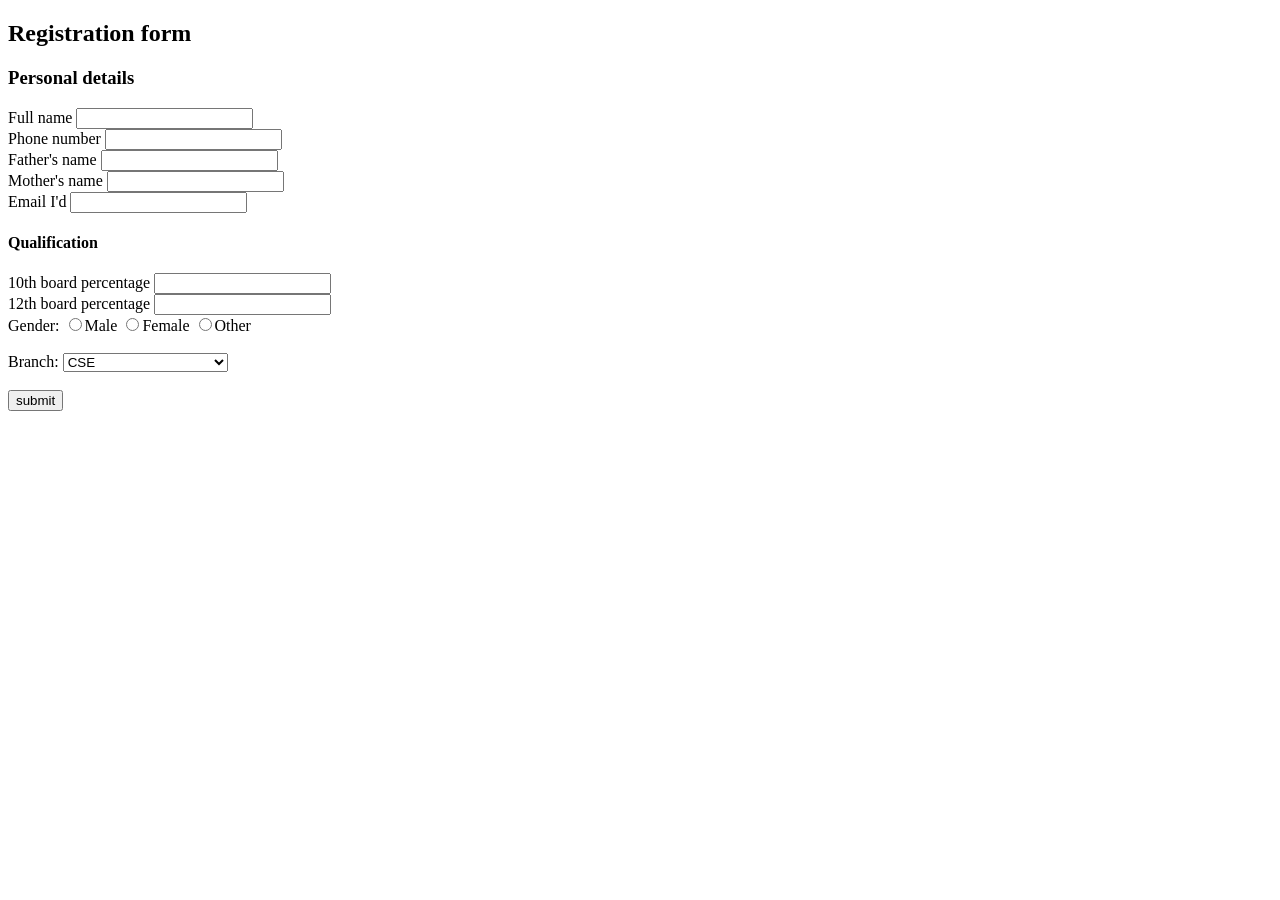
==== index.html @ 48afe741 "Add files via upload" ====
<!DOCTYPE html>
<html>
<head>
</head>
<body>

<h2>Registration form</h2>

<form action="submit.php" method="post">

<h3>Personal details</h3>

<label>Full name</label>
<input type="text" name="Full name" required><br>

<label>Phone number</label>
<input type="text" number="Phone number" required><br>

<label>Father's name</label>
<input type="text" name="Father's name" required><br>

<label>Mother's name</label>
<input type="text" name="Mother's name" required><br>

<label>Email I'd</label>
<input type="text" name="Email I'd" required><br>

<h4>Qualification</h4>

<label>10th board percentage</label>
<input type="text" number="10th board percentage" required><br>

<label>12th board percentage</label>
<input type="text" number="12th board percentage" required><br>

<label>Gender:</label>
<input type="radio" name="Gender" value="Male">Male
<input type="radio" name="Gender" value="Female">Female
<input type="radio" name="Gender" value="Other">Other

<br><br>

<label>Branch:</label>

<select name="Branch">
    <option>CSE</option>
    <option>AIML</option>
    <option>Civil Engineering</option>
    <option>Mechanical Engineering</option>
    <option>None of these</option>
</select>

<br><br>

<button>submit</button>

</form>

</body>
</html>
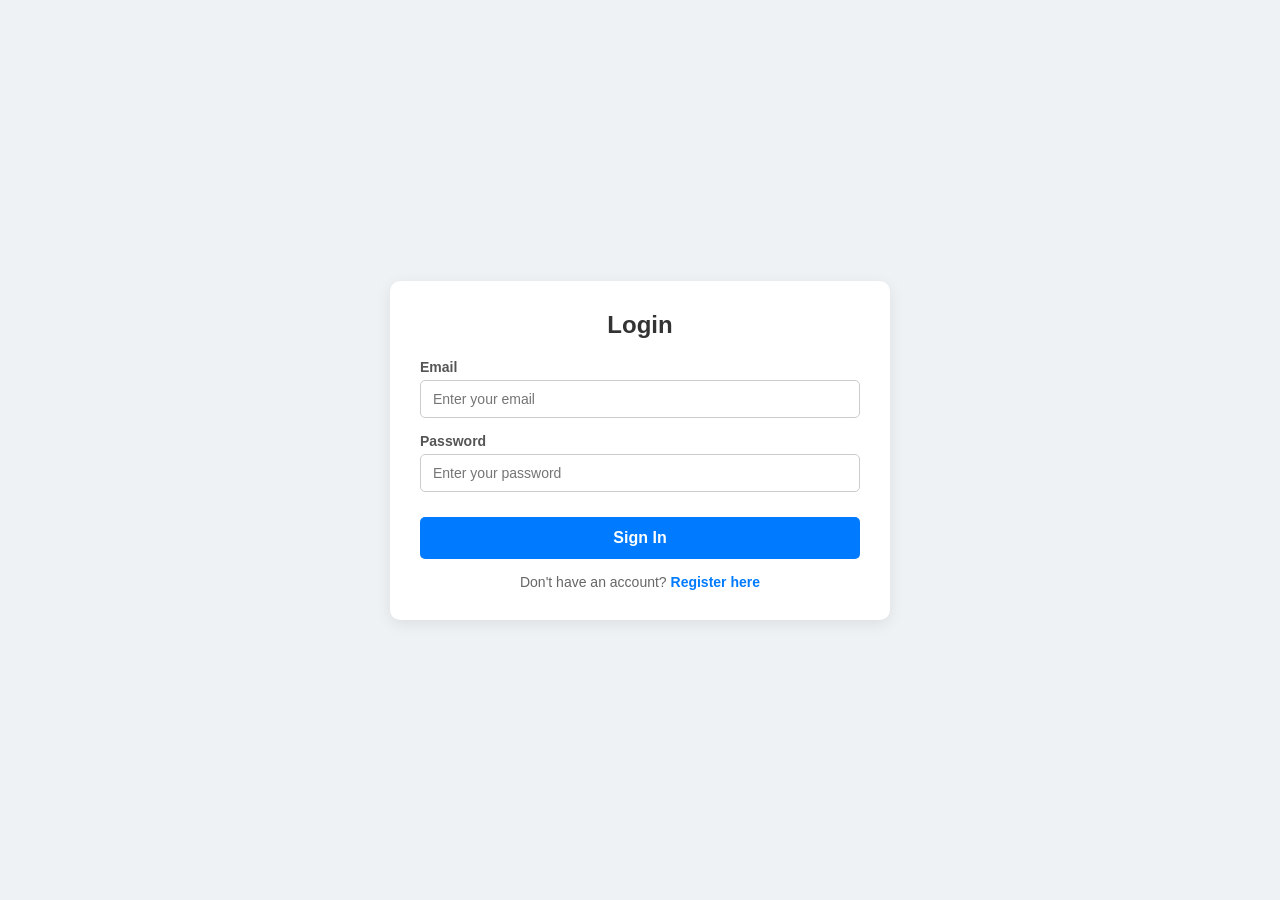
==== commit 1e4d4e54: "Rename login.html to index.html" ====
--- a/index.html
+++ b/index.html
@@ -1,60 +1,26 @@
 <!DOCTYPE html>
-<html>
+<html lang="en">
 <head>
+  <meta charset="UTF-8">
+  <meta name="viewport" content="width=device-width, initial-scale=1.0">
+  <title>Login</title>
+  <link rel="stylesheet" href="style.css">
 </head>
 <body>
-
-<h2>Registration form</h2>
-
-<form action="submit.php" method="post">
-
-<h3>Personal details</h3>
-
-<label>Full name</label>
-<input type="text" name="Full name" required><br>
-
-<label>Phone number</label>
-<input type="text" number="Phone number" required><br>
-
-<label>Father's name</label>
-<input type="text" name="Father's name" required><br>
-
-<label>Mother's name</label>
-<input type="text" name="Mother's name" required><br>
-
-<label>Email I'd</label>
-<input type="text" name="Email I'd" required><br>
-
-<h4>Qualification</h4>
-
-<label>10th board percentage</label>
-<input type="text" number="10th board percentage" required><br>
-
-<label>12th board percentage</label>
-<input type="text" number="12th board percentage" required><br>
-
-<label>Gender:</label>
-<input type="radio" name="Gender" value="Male">Male
-<input type="radio" name="Gender" value="Female">Female
-<input type="radio" name="Gender" value="Other">Other
-
-<br><br>
-
-<label>Branch:</label>
-
-<select name="Branch">
-    <option>CSE</option>
-    <option>AIML</option>
-    <option>Civil Engineering</option>
-    <option>Mechanical Engineering</option>
-    <option>None of these</option>
-</select>
-
-<br><br>
-
-<button>submit</button>
-
-</form>
-
+  <div class="form-container">
+    <h2>Login</h2>
+    <form action="#" method="POST">
+      <div class="input-group">
+        <label for="email">Email</label>
+        <input type="email" id="email" required placeholder="Enter your email">
+      </div>
+      <div class="input-group">
+        <label for="password">Password</label>
+        <input type="password" id="password" required placeholder="Enter your password">
+      </div>
+      <button type="submit" class="btn">Sign In</button>
+      <p class="switch-link">Don't have an account? <a href="registration.html">Register here</a></p>
+    </form>
+  </div>
 </body>
-</html>+</html>
--- a/style.css
+++ b/style.css
@@ -0,0 +1,97 @@
+/* --- Global Styles --- */
+* {
+    box-sizing: border-box;
+    margin: 0;
+    padding: 0;
+    font-family: Arial, sans-serif;
+}
+
+body {
+    background-color: #eef2f5; /* Light soft gray-blue background */
+    display: flex;
+    justify-content: center;
+    align-items: center;
+    min-height: 100vh;
+    padding: 20px;
+}
+
+/* --- Form Container --- */
+.form-container, .form-wrapper {
+    background-color: #ffffff;
+    padding: 30px;
+    border-radius: 10px;
+    box-shadow: 0 4px 15px rgba(0, 0, 0, 0.08);
+    width: 100%;
+    max-width: 500px;
+}
+
+h1, h2 {
+    color: #333333;
+    margin-bottom: 20px;
+    text-align: center;
+}
+
+/* --- Input Fields --- */
+.input-group {
+    margin-bottom: 15px;
+}
+
+.input-group label {
+    display: block;
+    margin-bottom: 5px;
+    color: #555555;
+    font-weight: bold;
+    font-size: 14px;
+}
+
+.input-group input, 
+.input-group select {
+    width: 100%;
+    padding: 10px 12px;
+    border: 1px solid #cccccc;
+    border-radius: 5px;
+    font-size: 14px;
+    outline: none;
+    transition: border 0.3s ease;
+}
+
+.input-group input:focus, 
+.input-group select:focus {
+    border-color: #007bff; /* Light Blue Focus Border */
+}
+
+/* --- Button --- */
+.btn, button[type="submit"] {
+    width: 100%;
+    padding: 12px;
+    background-color: #007bff; /* Light Blue Button */
+    color: white;
+    border: none;
+    border-radius: 5px;
+    font-size: 16px;
+    font-weight: bold;
+    cursor: pointer;
+    margin-top: 10px;
+}
+
+.btn:hover, button[type="submit"]:hover {
+    background-color: #0056b3;
+}
+
+/* --- Links --- */
+p, .switch-link {
+    text-align: center;
+    margin-top: 15px;
+    font-size: 14px;
+    color: #666;
+}
+
+a {
+    color: #007bff;
+    text-decoration: none;
+    font-weight: bold;
+}
+
+a:hover {
+    text-decoration: underline;
+}
